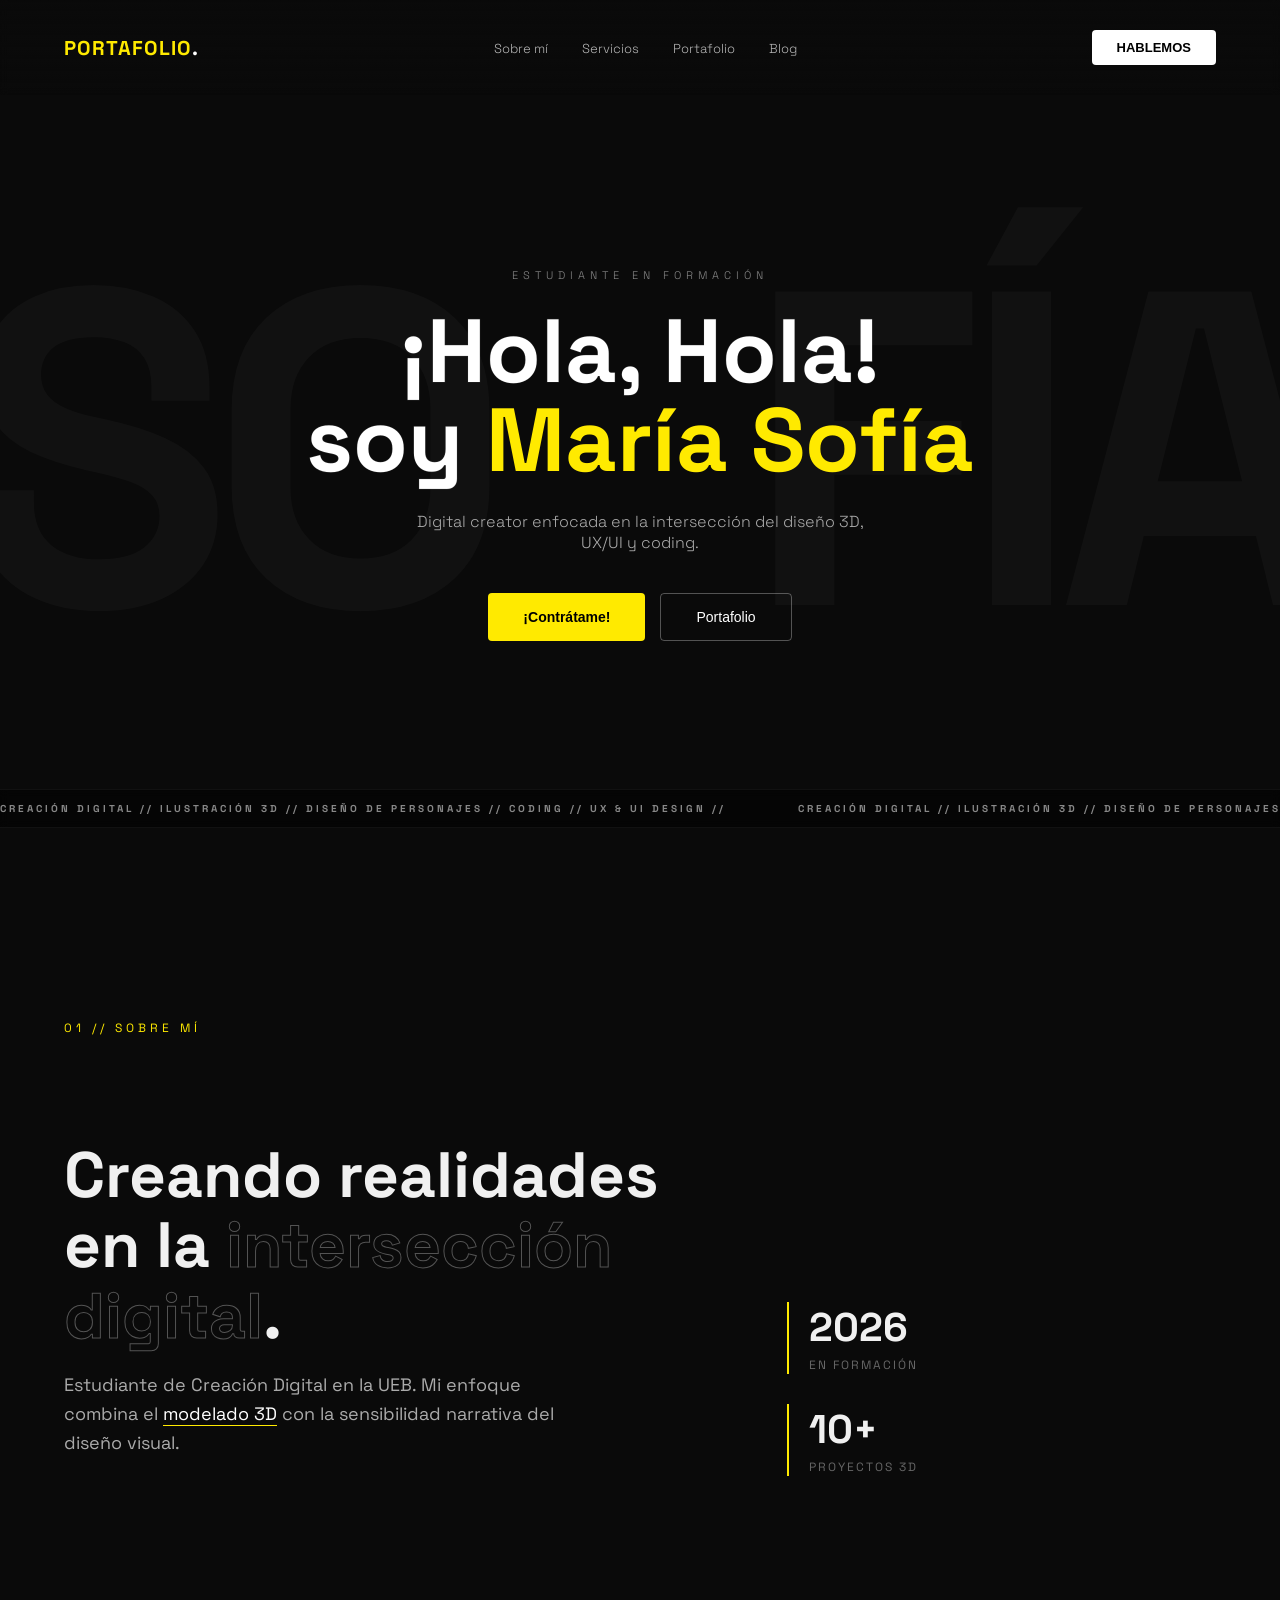
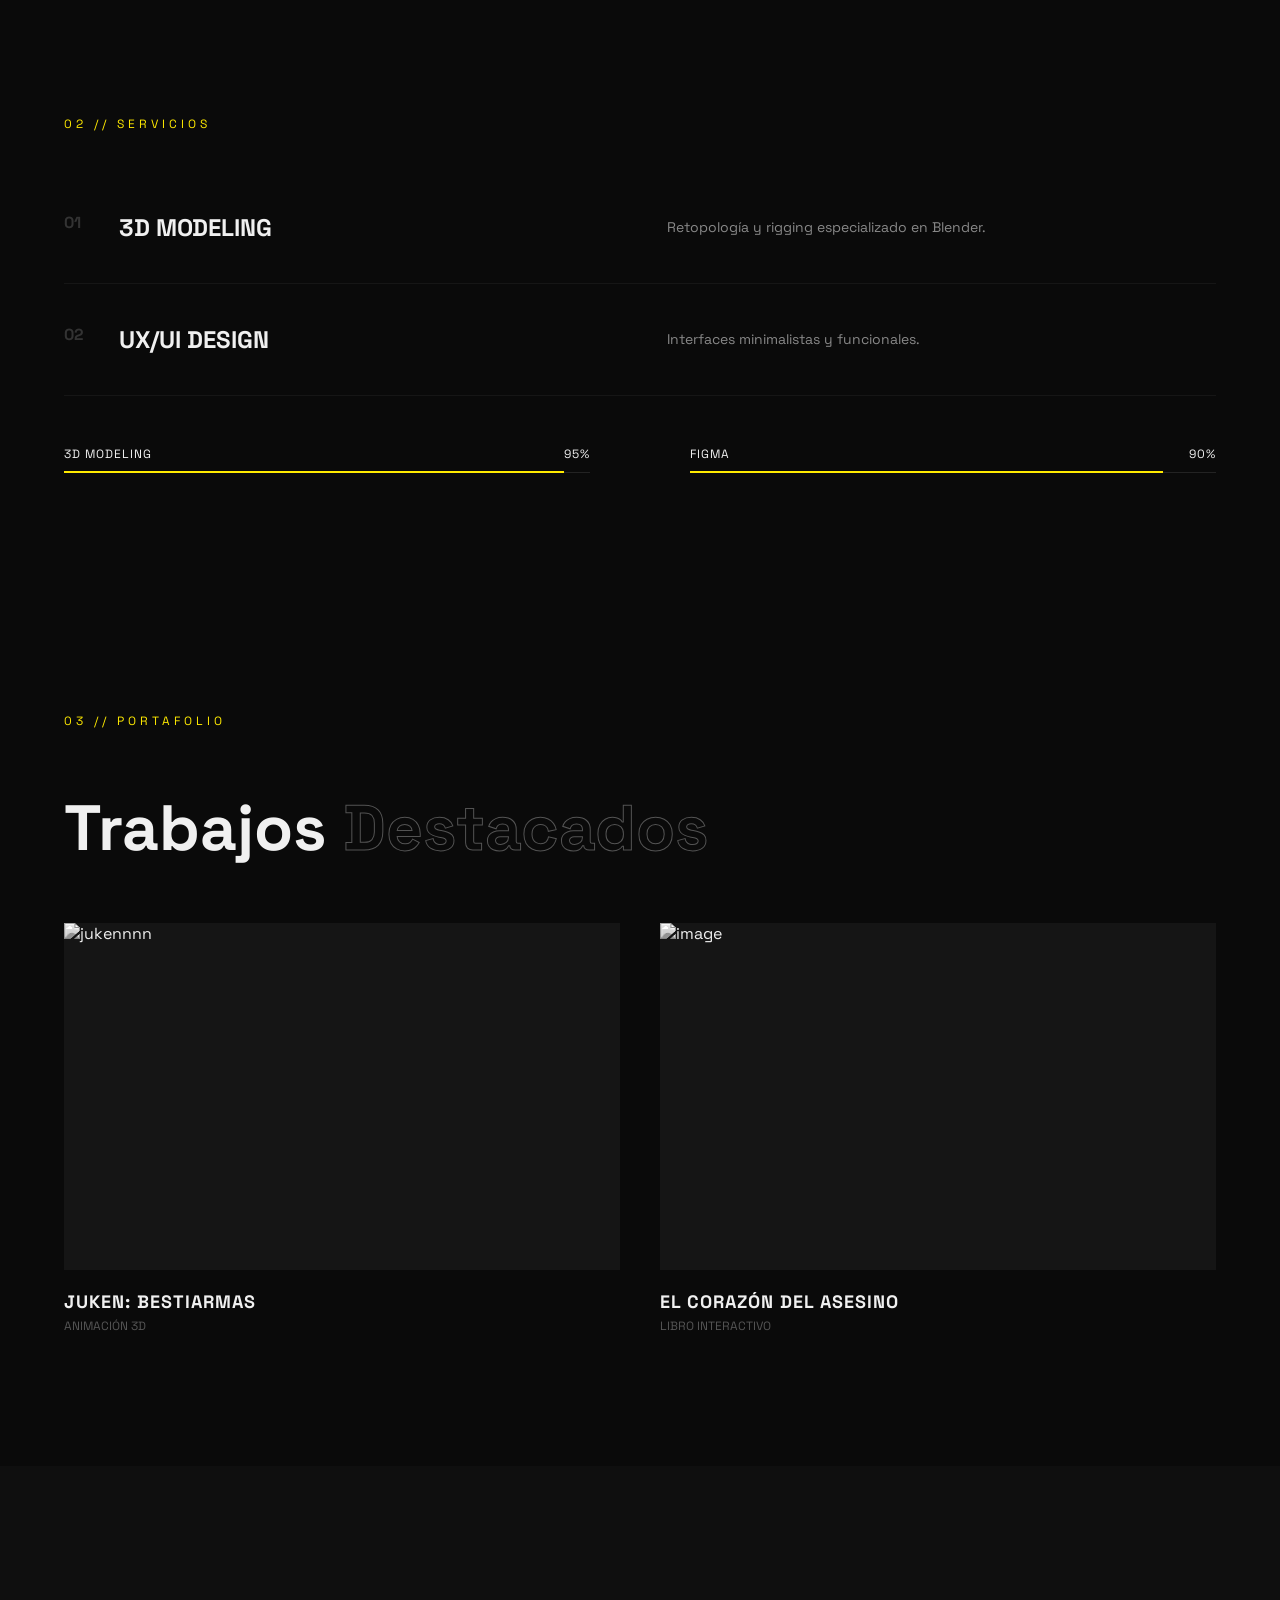
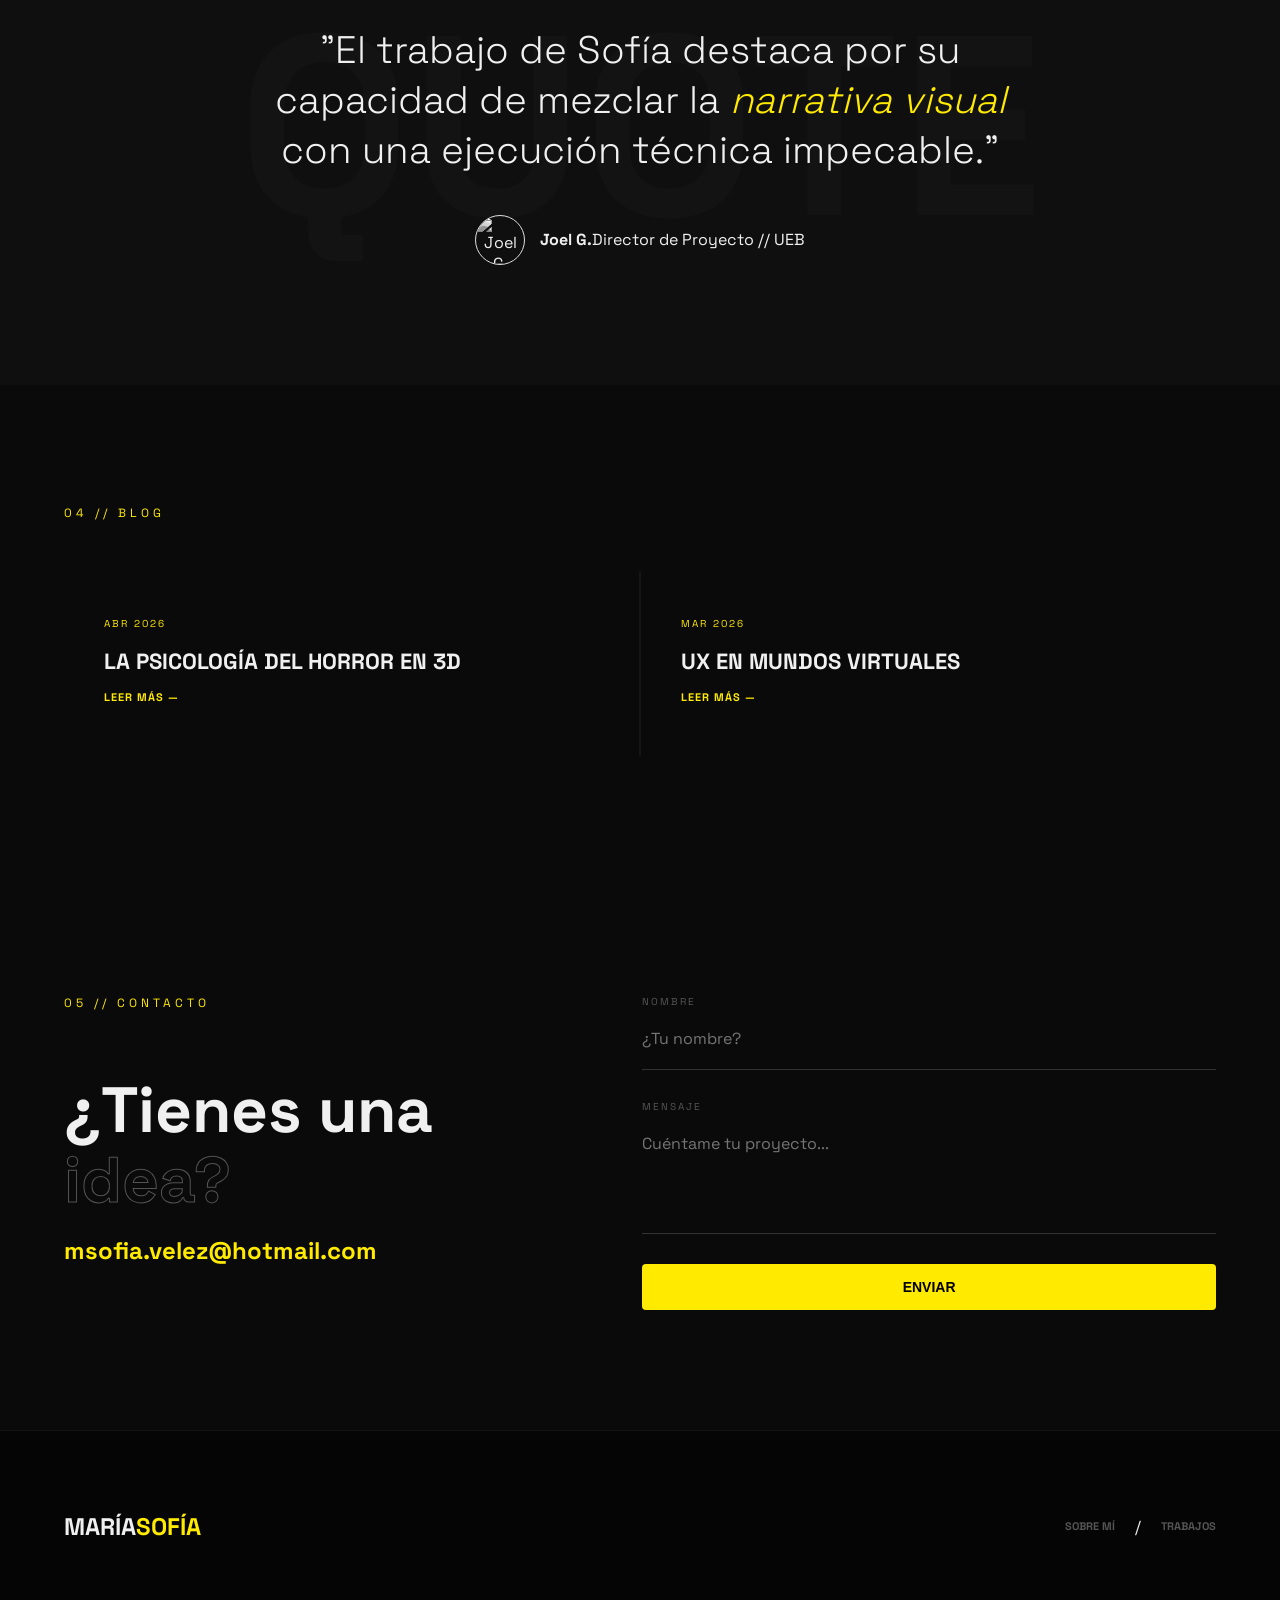
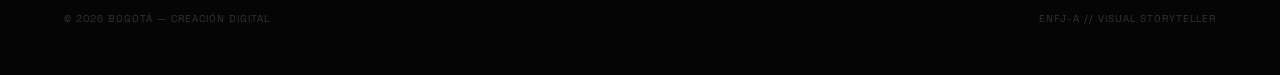
==== index.html @ 423c103a "Update index.html" ====
<!DOCTYPE html>
<html lang="es">
<head>
    <meta charset="UTF-8">
    <meta name="viewport" content="width=device-width, initial-scale=1.0">
    <title>María Sofía // Portafolio</title>
    <link href="https://fonts.googleapis.com/css2?family=Space+Grotesk:wght@300;700&display=swap" rel="stylesheet">
    <link rel="stylesheet" href="style.css">
</head>
<body>

    <nav class="nav-bar">
        <div class="logo">Portafolio<span>.</span></div>
        <div class="nav-links">
            <a href="#about">Sobre mí</a>
            <a href="#services">Servicios</a>
            <a href="#portfolio">Portafolio</a>
            <a href="#blog">Blog</a>
        </div>
        <button class="btn-talk" onclick="location.href='#contact'">Hablemos</button>
    </nav>

    <div class="bg-text-container">
        <span class="bg-char">SO</span>
        <span class="bg-char">FÍA</span>
    </div>

    <main class="hero-section">
        <div class="image-mask-container">
           <img src="https://i.ibb.co/LXbsmzrz/image.png" alt="image" border="0">
        </div>
        <div class="content-wrapper">
            <h2 class="sub-label">Estudiante en formación</h2>
            <h1 class="main-title">¡Hola, Hola!<br>soy <span>María Sofía</span></h1>
            <p class="description">Digital creator enfocada en la intersección del <span>diseño 3D</span>, <span>UX/UI</span> y <span>coding</span>.</p>
            <div class="cta-group">
                <button class="btn-primary" onclick="location.href='#contact'">¡Contrátame!</button>
                <button class="btn-secondary" onclick="location.href='#portfolio'">Portafolio</button>
            </div>
        </div>
        <div class="ticker-wrap">
            <div class="ticker">
                <div class="ticker__item">CREACIÓN DIGITAL // ILUSTRACIÓN 3D // DISEÑO DE PERSONAJES // CODING // UX & UI DESIGN // &nbsp;</div>
                <div class="ticker__item">CREACIÓN DIGITAL // ILUSTRACIÓN 3D // DISEÑO DE PERSONAJES // CODING // UX & UI DESIGN // &nbsp;</div>
            </div>
        </div>
    </main>

    <section id="about" class="about-section section-padding">
        <div class="section-container">
            <span class="section-label">01 // Sobre mí</span>
            <div class="about-grid">
                <div class="about-text">
                    <h3 class="display-title">Creando realidades en la <span>intersección digital</span>.</h3>
                    <p class="description-text">Estudiante de Creación Digital en la UEB. Mi enfoque combina el <span>modelado 3D</span> con la sensibilidad narrativa del diseño visual.</p>
                </div>
                <div class="about-stats">
                    <div class="stat-box"><span class="stat-num">2026</span><span class="stat-label">En formación</span></div>
                    <div class="stat-box"><span class="stat-num">10+</span><span class="stat-label">Proyectos 3D</span></div>
                </div>
            </div>
        </div>
    </section>

    <section id="services" class="services-section section-padding">
        <div class="section-container">
            <span class="section-label">02 // Servicios</span>
            <div class="services-list">
                <div class="service-item">
                    <span class="service-index">01</span>
                    <h3 class="service-title">3D Modeling</h3>
                    <p class="service-info">Retopología y rigging especializado en Blender.</p>
                </div>
                <div class="service-item">
                    <span class="service-index">02</span>
                    <h3 class="service-title">UX/UI Design</h3>
                    <p class="service-info">Interfaces minimalistas y funcionales.</p>
                </div>
            </div>
            
            <div class="skills-grid">
                <div class="skill-item">
                    <div class="skill-info"><span>3D Modeling</span><span>95%</span></div>
                    <div class="skill-bar"><div class="skill-progress" style="width: 95%;"></div></div>
                </div>
                <div class="skill-item">
                    <div class="skill-info"><span>Figma</span><span>90%</span></div>
                    <div class="skill-bar"><div class="skill-progress" style="width: 90%;"></div></div>
                </div>
            </div>
        </div>
    </section>

    <section id="portfolio" class="portfolio-section section-padding">
        <div class="section-container">
            <span class="section-label">03 // Portafolio</span>
            <h3 class="display-title">Trabajos <span>Destacados</span></h3>
            <div class="project-display">
    <a href="caso-estudio.html" style="text-decoration: none; color: inherit; display: block;">
        <article class="project-card">
            <div class="project-img-container">
                <img src="https://i.ibb.co/bgNnhchQ/jukennnn.png" alt="jukennnn" border="0">
            </div>
            <div class="project-meta">
                <h4>JUKEN: BESTIARMAS</h4>
                <p>Animación 3D</p>
            </div>
        </article>
    </a>

    <article class="project-card">
        <div class="project-img-container">
            <img src="https://i.ibb.co/QvSw9D8b/image.png" alt="image" border="0">
        </div>
        <div class="project-meta">
            <h4>EL CORAZÓN DEL ASESINO</h4>
            <p>Libro Interactivo</p>
        </div>
    </article>

</div>
        </div>
    </section>

    <section class="testimonials-section section-padding">
        <div class="bg-text-static">QUOTE</div>
        <div class="section-container">
            <div class="testimonial-wrapper">
                <p class="testimonial-text">"El trabajo de Sofía destaca por su capacidad de mezclar la <span>narrativa visual</span> con una ejecución técnica impecable."</p>
                <div class="testimonial-author">
                    <img src="https://images.unsplash.com/photo-1507003211169-0a1dd7228f2d?auto=format&fit=crop&q=80" alt="Joel G." class="author-img">
                    <div class="author-info"><strong>Joel G.</strong><span>Director de Proyecto // UEB</span></div>
                </div>
            </div>
        </div>
    </section>

    <section id="blog" class="blog-section section-padding">
        <div class="section-container">
            <span class="section-label">04 // Blog</span>
            <div class="blog-grid">
                <a href="#" class="blog-card">
                    <span class="blog-date">ABR 2026</span>
                    <h4>La psicología del horror en 3D</h4>
                    <p class="read-more">Leer más —</p>
                </a>
                <a href="#" class="blog-card">
                    <span class="blog-date">MAR 2026</span>
                    <h4>UX en mundos virtuales</h4>
                    <p class="read-more">Leer más —</p>
                </a>
            </div>
        </div>
    </section>

    <section id="contact" class="contact-section section-padding">
        <div class="section-container">
            <div class="contact-grid">
                <div class="contact-info">
                    <span class="section-label">05 // Contacto</span>
                    <h3 class="display-title">¿Tienes una <span>idea?</span></h3>
                    <a href="mailto:msofia.velez@hotmail.com" class="detail-link">msofia.velez@hotmail.com</a>
                </div>
                <form class="editorial-form">
                    <div class="form-group"><label>NOMBRE</label><input type="text" placeholder="¿Tu nombre?"></div>
                    <div class="form-group"><label>MENSAJE</label><textarea placeholder="Cuéntame tu proyecto..."></textarea></div>
                    <button type="submit" class="btn-primary">ENVIAR</button>
                </form>
            </div>
        </div>
    </section>

    <footer class="main-footer">
        <div class="footer-top">
            <h2 class="footer-logo">MARÍA<span>SOFÍA</span></h2>
            <div class="footer-nav">
                <a href="#about">SOBRE MÍ</a> / <a href="#portfolio">TRABAJOS</a>
            </div>
        </div>
        <div class="footer-bottom">
            <p>© 2026 BOGOTÁ — CREACIÓN DIGITAL</p>
            <p>ENFJ-A // VISUAL STORYTELLER</p>
        </div>
    </footer>

</body>
</html>
---- style.css ----
/* --- VARIABLES Y RESET --- */
:root {
    --accent-yellow: #ffea00;  
    --bg-dark: #0a0a0a;  
    --text-main: #f0f0f0;  
    --font-main: 'Space Grotesk', sans-serif; 
}

* { 
    scroll-behavior: smooth;
    box-sizing: border-box;
}

body {
    background-color: var(--bg-dark);
    color: var(--text-main);
    margin: 0;
    font-family: var(--font-main);
    overflow-x: hidden;
}

/* --- NAVEGACIÓN --- */
.nav-bar {
    display: flex; 
    justify-content: space-between; 
    align-items: center;
    padding: 30px 5%; 
    position: fixed; 
    width: 100%; 
    z-index: 100;
    background: linear-gradient(to bottom, rgba(10,10,10,0.8), transparent);
    backdrop-filter: blur(5px);
}

.logo { 
    font-weight: 700; 
    font-size: 20px; 
    color: var(--accent-yellow); 
    text-transform: uppercase; 
    letter-spacing: 1px; 
}

.logo span { color: white; }

.nav-links a { 
    text-decoration: none; 
    color: rgba(255,255,255,0.7); 
    margin: 0 15px; 
    font-size: 13px; 
    font-weight: 300; 
    transition: 0.3s ease; 
}

.nav-links a:hover { color: var(--accent-yellow); }

.btn-talk {
    background: white; 
    color: black; 
    border: none; 
    padding: 10px 25px; 
    border-radius: 4px; 
    font-weight: 700; 
    font-size: 13px; 
    text-transform: uppercase;
    cursor: pointer;
}

/* --- HERO SECTION --- */
.bg-text-container {
    position: fixed; 
    top: 50%; 
    left: 50%; 
    transform: translate(-50%, -50%); 
    display: flex; 
    gap: 20vw; 
    z-index: 0; 
    pointer-events: none;
}

.bg-char {
    font-size: 35vw; 
    font-weight: 700; 
    letter-spacing: -0.05em; 
    color: rgba(255,255,255,0.03); 
}

.hero-section {
    height: 100vh; 
    display: flex; 
    align-items: center; 
    justify-content: center; 
    position: relative;
}

.image-mask-container {
    width: 40vw; 
    max-width: 500px; 
    aspect-ratio: 1 / 1.3;
    clip-path: ellipse(45% 50% at 50% 50%);
    position: absolute; 
    z-index: 1; 
    opacity: 0.5; 
}

.hero-image { 
    width: 100%; 
    height: 100%; 
    object-fit: cover; 
    filter: grayscale(1) contrast(1.2); 
}

.content-wrapper {
    position: relative; 
    z-index: 10; 
    text-align: center;
    display: flex; 
    flex-direction: column; 
    align-items: center;
}

.sub-label {
    text-transform: uppercase; 
    letter-spacing: 5px; 
    font-size: 11px; 
    font-weight: 300; 
    color: #888;
}

.main-title {
    font-size: 7vw; 
    line-height: 1; 
    font-weight: 700; 
    margin: 15px 0;
    -webkit-text-stroke: 1px rgba(255,255,255,0.1);
    color: white;
}

.main-title span {
    color: var(--accent-yellow);
    -webkit-text-stroke: 0px; 
}

.description {
    font-size: 16px; 
    max-width: 450px; 
    margin: 10px auto; 
    font-weight: 300; 
    color: #aaa;
}

.cta-group { 
    display: flex; 
    gap: 15px; 
    margin-top: 30px; 
}

.btn-primary {
    background: var(--accent-yellow); 
    color: black; 
    border: none;
    padding: 15px 35px; 
    border-radius: 4px; 
    font-weight: 700; 
    font-size: 14px;
    cursor: pointer; 
    transition: 0.3s cubic-bezier(0.17, 0.67, 0.83, 0.67);
}

.btn-secondary {
    background: transparent; 
    border: 1px solid rgba(255,255,255,0.3); 
    color: white;
    padding: 15px 35px; 
    border-radius: 4px; 
    font-weight: 300; 
    font-size: 14px;
    cursor: pointer;
}

/* --- TICKER  --- */
.ticker-wrap {
    position: absolute; 
    bottom: 8%; 
    width: 100%;
    border-top: 1px solid rgba(255,255,255,0.05); 
    border-bottom: 1px solid rgba(255,255,255,0.05); 
    padding: 12px 0;
    overflow: hidden; 
    background: rgba(0,0,0,0.5); 
    backdrop-filter: blur(5px);
    z-index: 10;
}

.ticker { display: flex; white-space: nowrap; }

.ticker__item {
    font-weight: 700; 
    font-size: 10px; 
    text-transform: uppercase; 
    letter-spacing: 3px; 
    padding-right: 60px; 
    color: #888;
    animation: scroll 25s linear infinite;
}

@keyframes scroll {
    0% { transform: translateX(0); }
    100% { transform: translateX(-100%); }
}

/* --- ESTILOS DE SECCIÓN COMPARTIDOS --- */
.section-padding { padding: 120px 5%; position: relative; z-index: 5; background: var(--bg-dark); }
.section-container { max-width: 1200px; margin: 0 auto; }
.section-label { font-size: 12px; text-transform: uppercase; letter-spacing: 4px; color: var(--accent-yellow); margin-bottom: 40px; display: block; }
.display-title { font-size: clamp(2rem, 5vw, 4rem); line-height: 1.1; font-weight: 700; margin-bottom: 20px; }
.display-title span { -webkit-text-stroke: 1px rgba(255,255,255,0.3); color: transparent; }

/* --- SOBRE MÍ --- */
.about-grid { display: grid; grid-template-columns: 1.5fr 1fr; gap: 80px; align-items: end; }
.description-text { font-size: 18px; color: #aaa; max-width: 500px; line-height: 1.6; }
.description-text span { color: white; border-bottom: 1px solid var(--accent-yellow); }
.about-stats { display: flex; flex-direction: column; gap: 30px; }
.stat-box { border-left: 2px solid var(--accent-yellow); padding-left: 20px; }
.stat-num { font-size: 40px; font-weight: 700; display: block; }
.stat-label { font-size: 12px; color: #666; text-transform: uppercase; letter-spacing: 2px; }

/* --- SERVICIOS --- */
.service-item {
    display: grid;
    grid-template-columns: 0.1fr 1fr 1fr;
    padding: 40px 0;
    border-bottom: 1px solid rgba(255,255,255,0.05);
    transition: 0.3s ease;
}
.service-item:hover { border-bottom-color: var(--accent-yellow); background: rgba(255,234,0,0.02); padding-left: 10px; }
.service-index { font-weight: 700; color: #333; }
.service-title { font-size: 24px; text-transform: uppercase; margin: 0; }
.service-info { color: #888; font-size: 14px; margin: 0; align-self: center; }

/* --- SKILLS --- */
.skills-grid { display: grid; grid-template-columns: 1fr 1fr; gap: 40px 100px; margin-top: 50px; }
.skill-info { display: flex; justify-content: space-between; text-transform: uppercase; font-size: 12px; letter-spacing: 1px; margin-bottom: 10px; }
.skill-bar { height: 1px; background: rgba(255,255,255,0.1); width: 100%; position: relative; }
.skill-progress { height: 2px; background: var(--accent-yellow); position: absolute; top: -0.5px; transition: 1s ease-in-out; }

/* --- PORTAFOLIO --- */
.project-display { display: grid; grid-template-columns: 1fr 1fr; gap: 40px; margin-top: 60px; }
.project-img-container { aspect-ratio: 16/10; overflow: hidden; background: #151515; margin-bottom: 20px; transition: 0.5s ease; }
.project-img-container img { width: 100%; height: 100%; object-fit: cover; filter: grayscale(1); transition: 0.5s ease; }
.project-card:hover .project-img-container img { filter: grayscale(0); transform: scale(1.05); }
.project-meta h4 { margin: 0; font-size: 18px; letter-spacing: 1px; }
.project-meta p { font-size: 12px; color: #555; text-transform: uppercase; margin-top: 5px; }

/* --- TESTIMONIALS --- */
.testimonials-section { background: #0f0f0f; text-align: center; }
.bg-text-static { position: absolute; font-size: 20vw; font-weight: 700; color: rgba(255,255,255,0.02); top: 50%; left: 50%; transform: translate(-50%, -50%); z-index: 0; }
.testimonial-wrapper { position: relative; z-index: 1; max-width: 800px; margin: 0 auto; }
.testimonial-text { font-size: clamp(1.5rem, 3vw, 2.5rem); font-weight: 300; line-height: 1.3; margin-bottom: 40px; }
.testimonial-text span { color: var(--accent-yellow); font-style: italic; }
.testimonial-author { display: flex; align-items: center; justify-content: center; gap: 15px; }
.testimonial-author img { width: 50px; height: 50px; border-radius: 50%; border: 1px solid var(--accent-yellow); filter: grayscale(1); }

/* --- BLOG --- */
.blog-grid { display: grid; grid-template-columns: 1fr 1fr; gap: 2px; background: rgba(255,255,255,0.05); margin-top: 50px; }
.blog-card { background: var(--bg-dark); padding: 40px; transition: 0.3s; text-decoration: none; color: inherit; }
.blog-card:hover { background: #0f0f0f; }
.blog-date { font-size: 10px; color: var(--accent-yellow); letter-spacing: 2px; }
.blog-card h4 { font-size: 22px; margin: 15px 0; text-transform: uppercase; }
.read-more { font-size: 11px; text-transform: uppercase; letter-spacing: 1px; font-weight: 700; color: var(--accent-yellow); }

/* --- CONTACT & FOOTER --- */
.contact-grid { display: grid; grid-template-columns: 1fr 1.2fr; gap: 100px; }
.editorial-form { display: flex; flex-direction: column; gap: 30px; }
.form-group { display: flex; flex-direction: column; border-bottom: 1px solid #333; padding-bottom: 10px; }
.form-group label { font-size: 10px; letter-spacing: 2px; color: #555; margin-bottom: 10px; }
.form-group input, .form-group textarea { background: transparent; border: none; color: white; font-family: var(--font-main); outline: none; padding: 10px 0; font-size: 16px; }
.form-group textarea { height: 100px; resize: none; }

.detail-link { font-size: 24px; color: var(--accent-yellow); text-decoration: none; font-weight: 700; display: block; margin-top: 20px; }

.main-footer { padding: 80px 5% 40px; border-top: 1px solid rgba(255,255,255,0.05); background: #050505; }
.footer-top { display: flex; justify-content: space-between; align-items: center; margin-bottom: 60px; }
.footer-logo { font-size: 24px; font-weight: 700; margin: 0; }
.footer-logo span { color: var(--accent-yellow); }
.footer-nav { display: flex; gap: 20px; align-items: center; }
.footer-nav a { text-decoration: none; color: #555; font-size: 11px; font-weight: 700; }

.footer-bottom { display: flex; justify-content: space-between; font-size: 10px; color: #333; text-transform: uppercase; letter-spacing: 1px; }
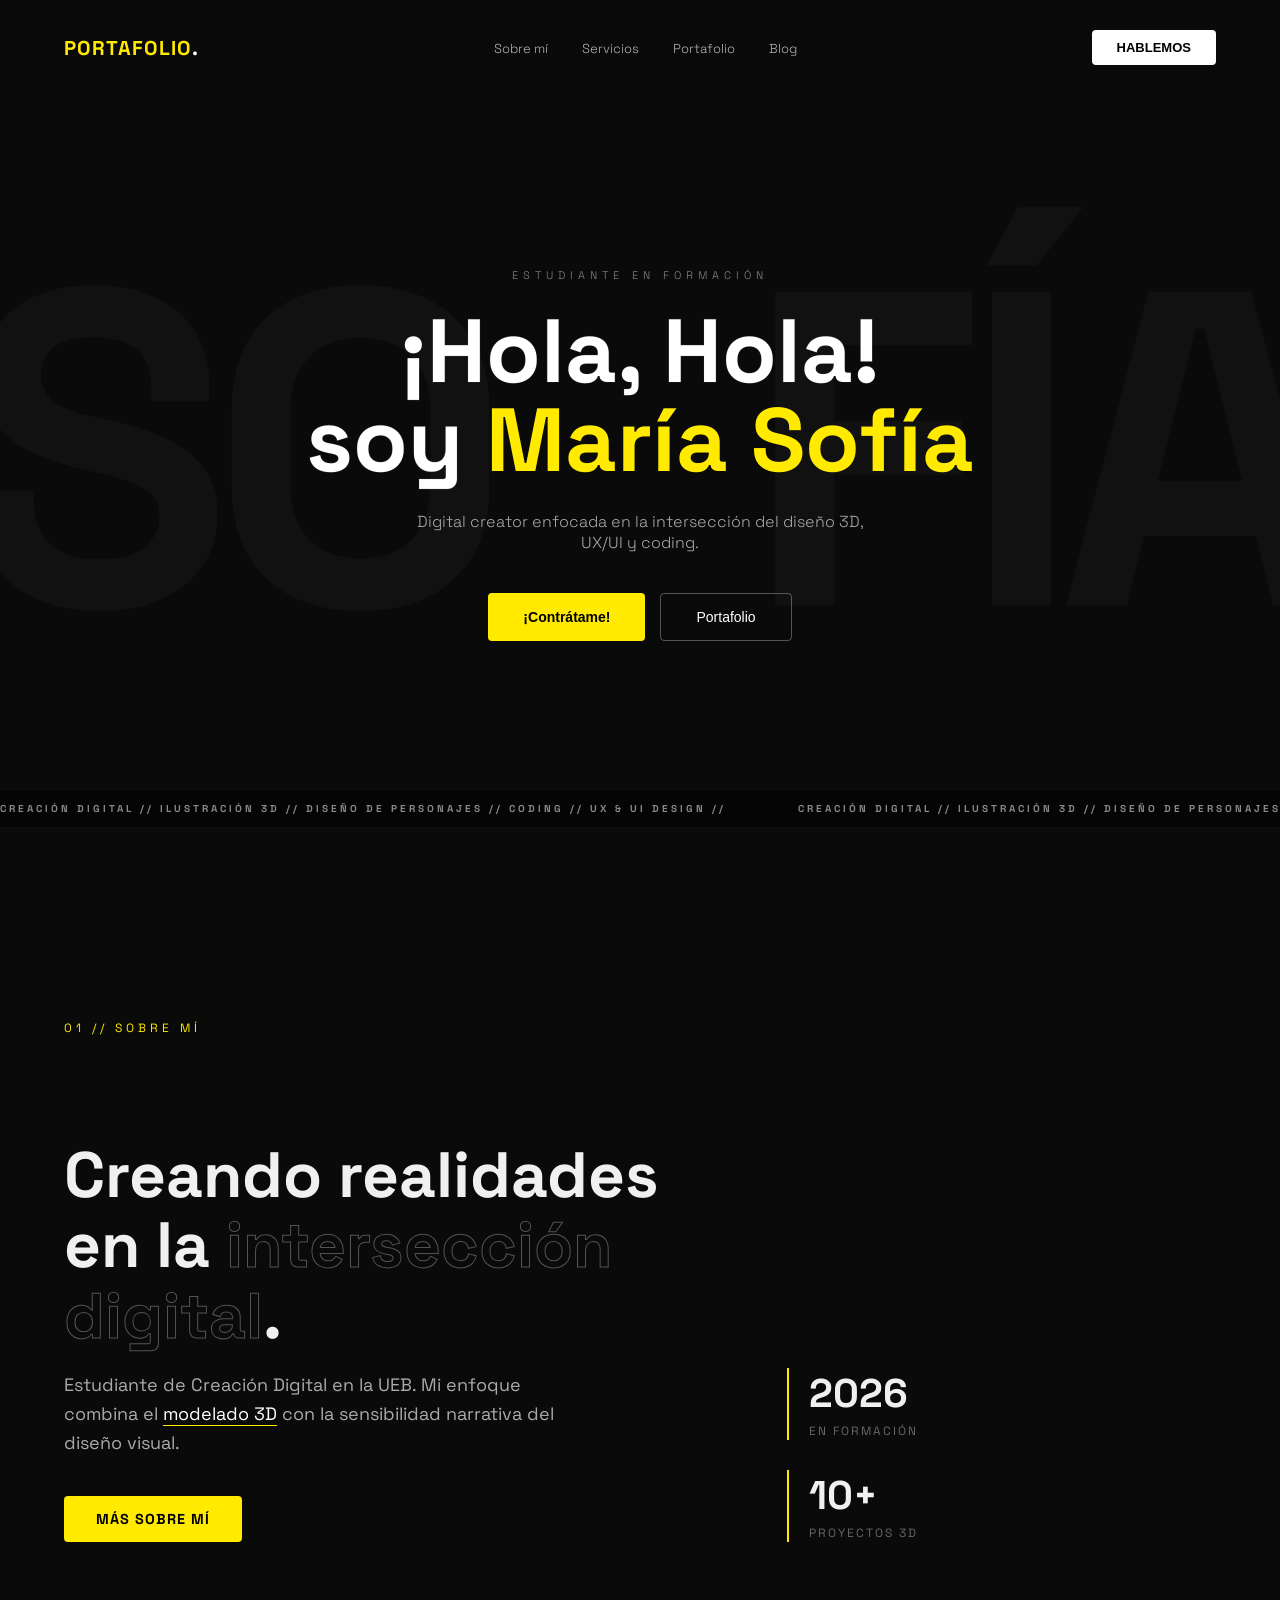
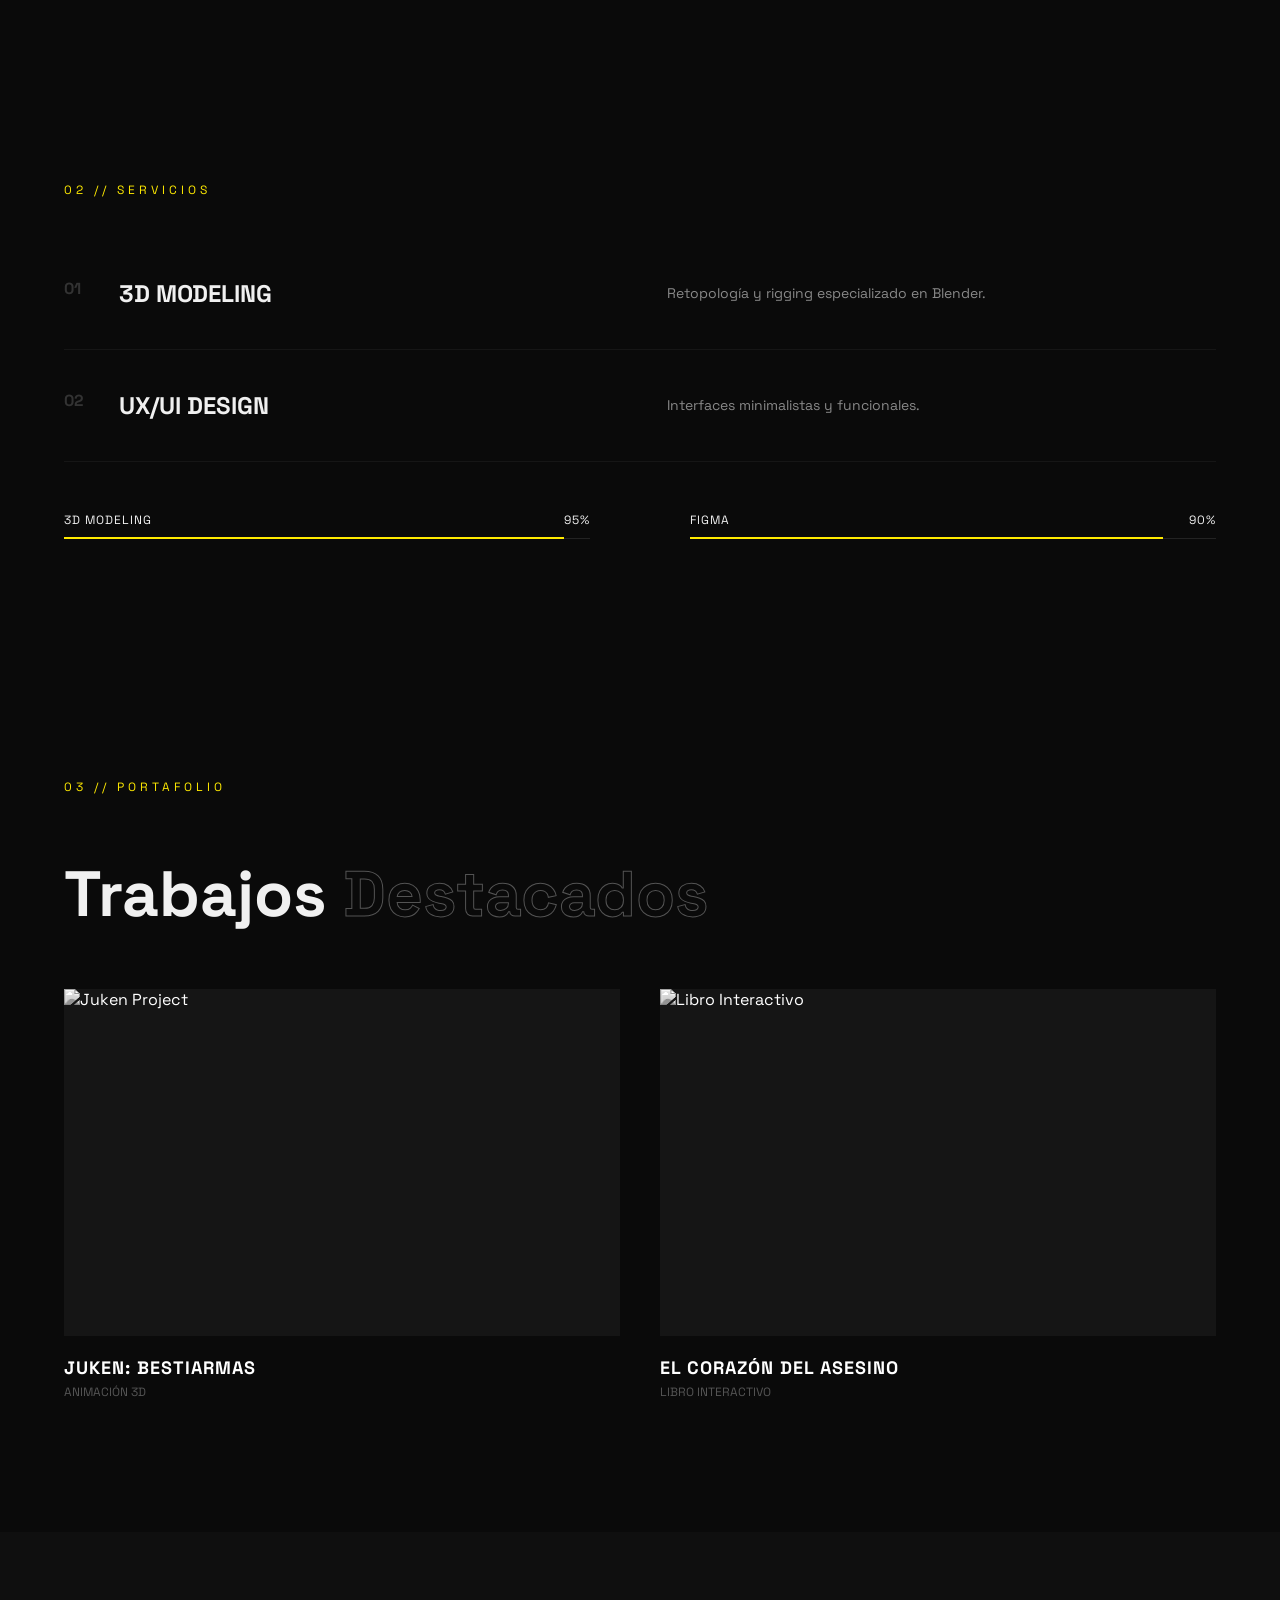
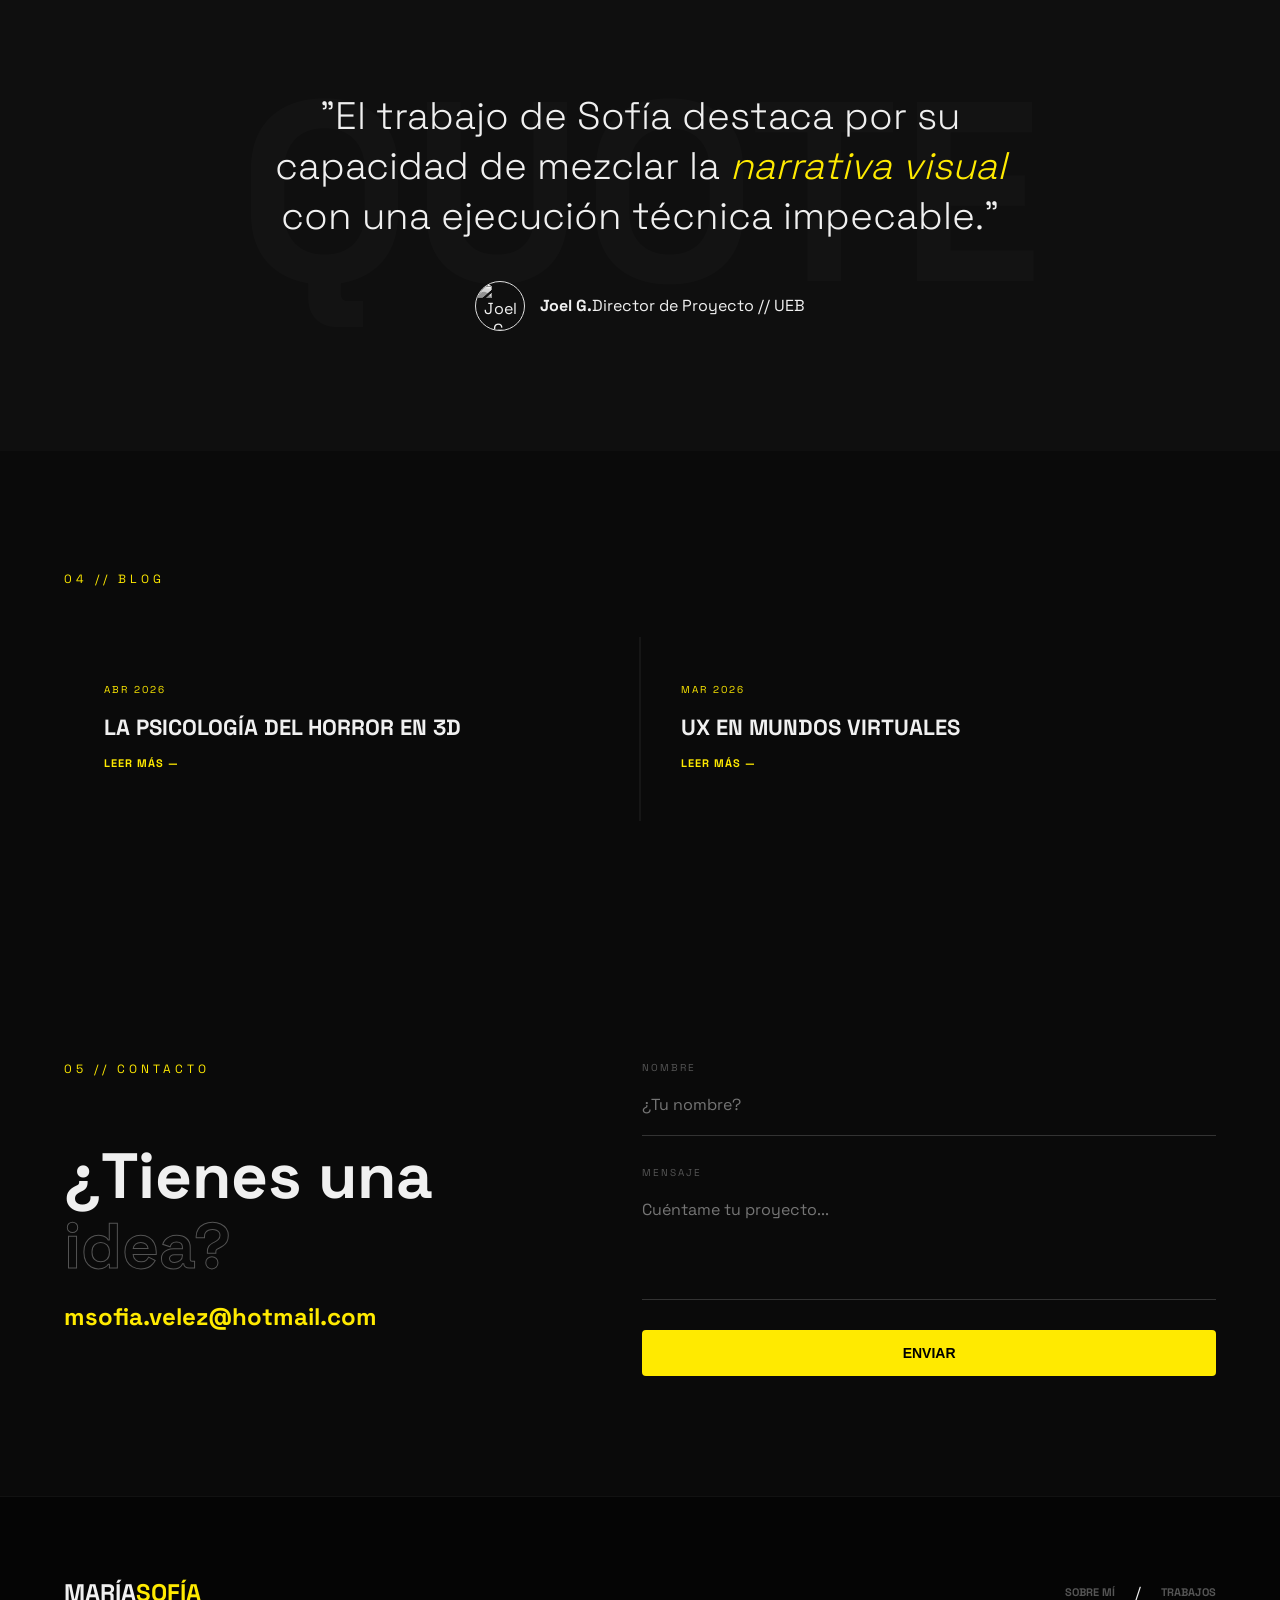
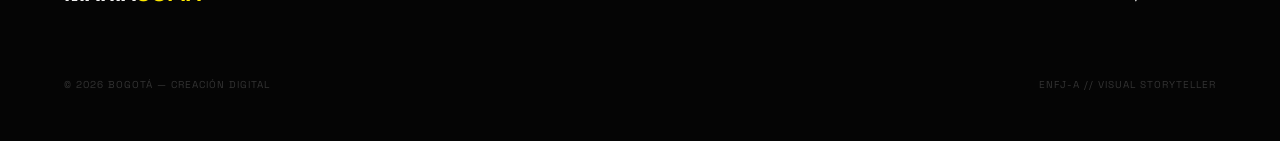
==== commit 3f33bd37: "actualizacion de html y css, se agrego un nuevo CTA en la sección de About Me" ====
--- a/index.html
+++ b/index.html
@@ -27,7 +27,7 @@
 
     <main class="hero-section">
         <div class="image-mask-container">
-           <img src="https://i.ibb.co/LXbsmzrz/image.png" alt="image" border="0">
+           <img src="https://images.unsplash.com/photo-1633356122544-f134324a6cee?auto=format&fit=crop&q=80" alt="3D Creation" class="hero-image">
         </div>
         <div class="content-wrapper">
             <h2 class="sub-label">Estudiante en formación</h2>
@@ -53,6 +53,7 @@
                 <div class="about-text">
                     <h3 class="display-title">Creando realidades en la <span>intersección digital</span>.</h3>
                     <p class="description-text">Estudiante de Creación Digital en la UEB. Mi enfoque combina el <span>modelado 3D</span> con la sensibilidad narrativa del diseño visual.</p>
+                    <a href="about.html" class="btn-yellow-more">MÁS SOBRE MÍ</a>
                 </div>
                 <div class="about-stats">
                     <div class="stat-box"><span class="stat-num">2026</span><span class="stat-label">En formación</span></div>
@@ -96,29 +97,29 @@
             <span class="section-label">03 // Portafolio</span>
             <h3 class="display-title">Trabajos <span>Destacados</span></h3>
             <div class="project-display">
-    <a href="caso-estudio.html" style="text-decoration: none; color: inherit; display: block;">
-        <article class="project-card">
-            <div class="project-img-container">
-                <img src="https://i.ibb.co/bgNnhchQ/jukennnn.png" alt="jukennnn" border="0">
+                <a href="caso-estudio.html" class="project-link">
+                    <article class="project-card">
+                        <div class="project-img-container">
+                            <img src="https://i.ibb.co/bgNnhchQ/jukennnn.png" alt="Juken Project">
+                        </div>
+                        <div class="project-meta">
+                            <h4>JUKEN: BESTIARMAS</h4>
+                            <p>Animación 3D</p>
+                        </div>
+                    </article>
+                </a>
+                <a href="caso-estudio-dos.html" class="project-link">
+                    <article class="project-card">
+                        <div class="project-img-container">
+                          <img src="https://i.ibb.co/RTD5b40h/image.png" alt="Libro Interactivo">
+                        </div>
+                        <div class="project-meta">
+                            <h4>EL CORAZÓN DEL ASESINO</h4>
+                            <p>Libro Interactivo</p>
+                        </div>
+                    </article>
+                </a>
             </div>
-            <div class="project-meta">
-                <h4>JUKEN: BESTIARMAS</h4>
-                <p>Animación 3D</p>
-            </div>
-        </article>
-    </a>
-
-    <article class="project-card">
-        <div class="project-img-container">
-            <img src="https://i.ibb.co/QvSw9D8b/image.png" alt="image" border="0">
-        </div>
-        <div class="project-meta">
-            <h4>EL CORAZÓN DEL ASESINO</h4>
-            <p>Libro Interactivo</p>
-        </div>
-    </article>
-
-</div>
         </div>
     </section>
 
--- a/style.css
+++ b/style.css
@@ -285,4 +285,37 @@
 .footer-nav { display: flex; gap: 20px; align-items: center; }
 .footer-nav a { text-decoration: none; color: #555; font-size: 11px; font-weight: 700; }
 
-.footer-bottom { display: flex; justify-content: space-between; font-size: 10px; color: #333; text-transform: uppercase; letter-spacing: 1px; }+.footer-bottom { display: flex; justify-content: space-between; font-size: 10px; color: #333; text-transform: uppercase; letter-spacing: 1px; }
+
+
+.btn-yellow-more {
+    display: inline-block;
+    background-color: #ffea00; 
+    color: #000; 
+    padding: 12px 30px;
+    margin-top: 20px;
+    border-radius: 4px;
+    font-weight: 700;
+    text-decoration: none;
+    font-size: 0.9rem;
+    letter-spacing: 1px;
+    transition: all 0.3s ease;
+    border: 2px solid #ffea00;
+}
+
+.btn-yellow-more:hover {
+    background-color: transparent;
+    color: #ffea00;
+    box-shadow: 0 0 15px rgba(255, 234, 0, 0.4);
+    cursor: pointer;
+}
+
+.project-link, 
+.project-link:visited {
+    text-decoration: none;
+    color: #ffffff; 
+}
+
+.project-link:hover {
+    color: #ffea00; /
+}
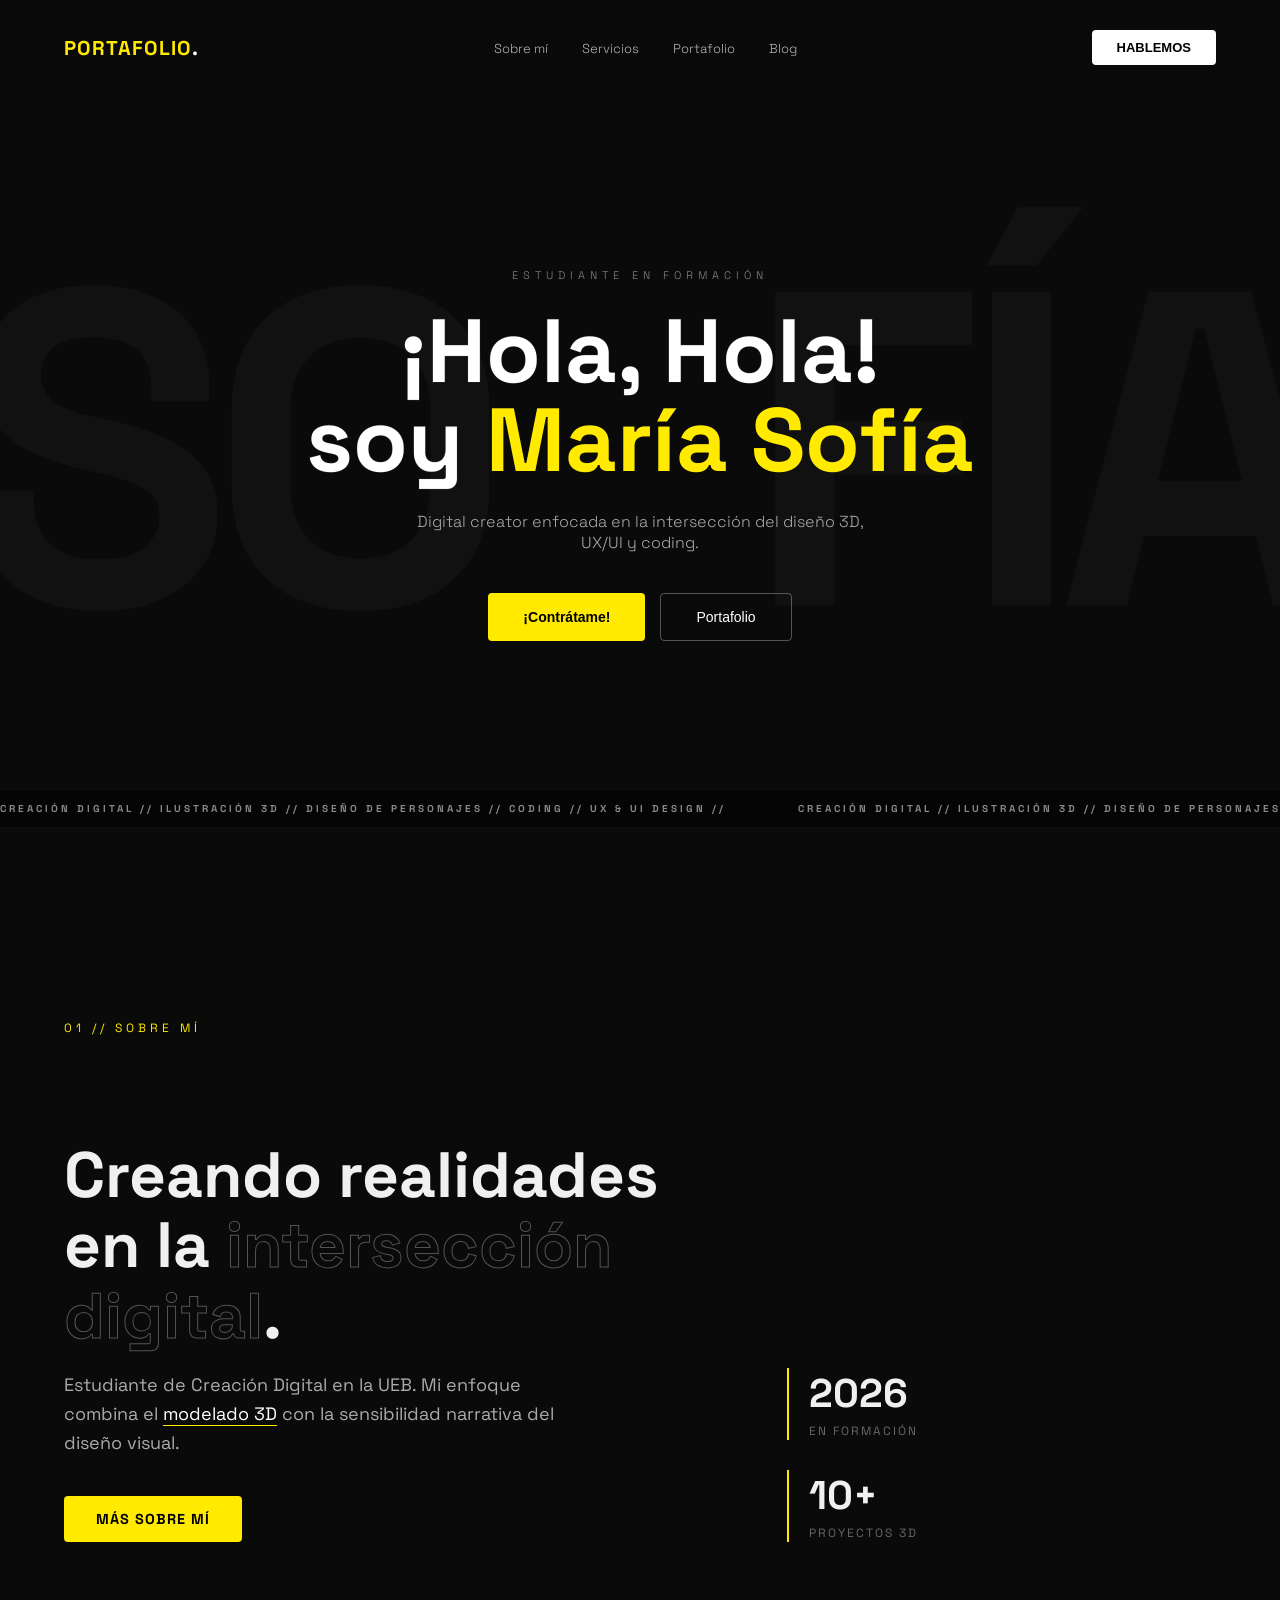
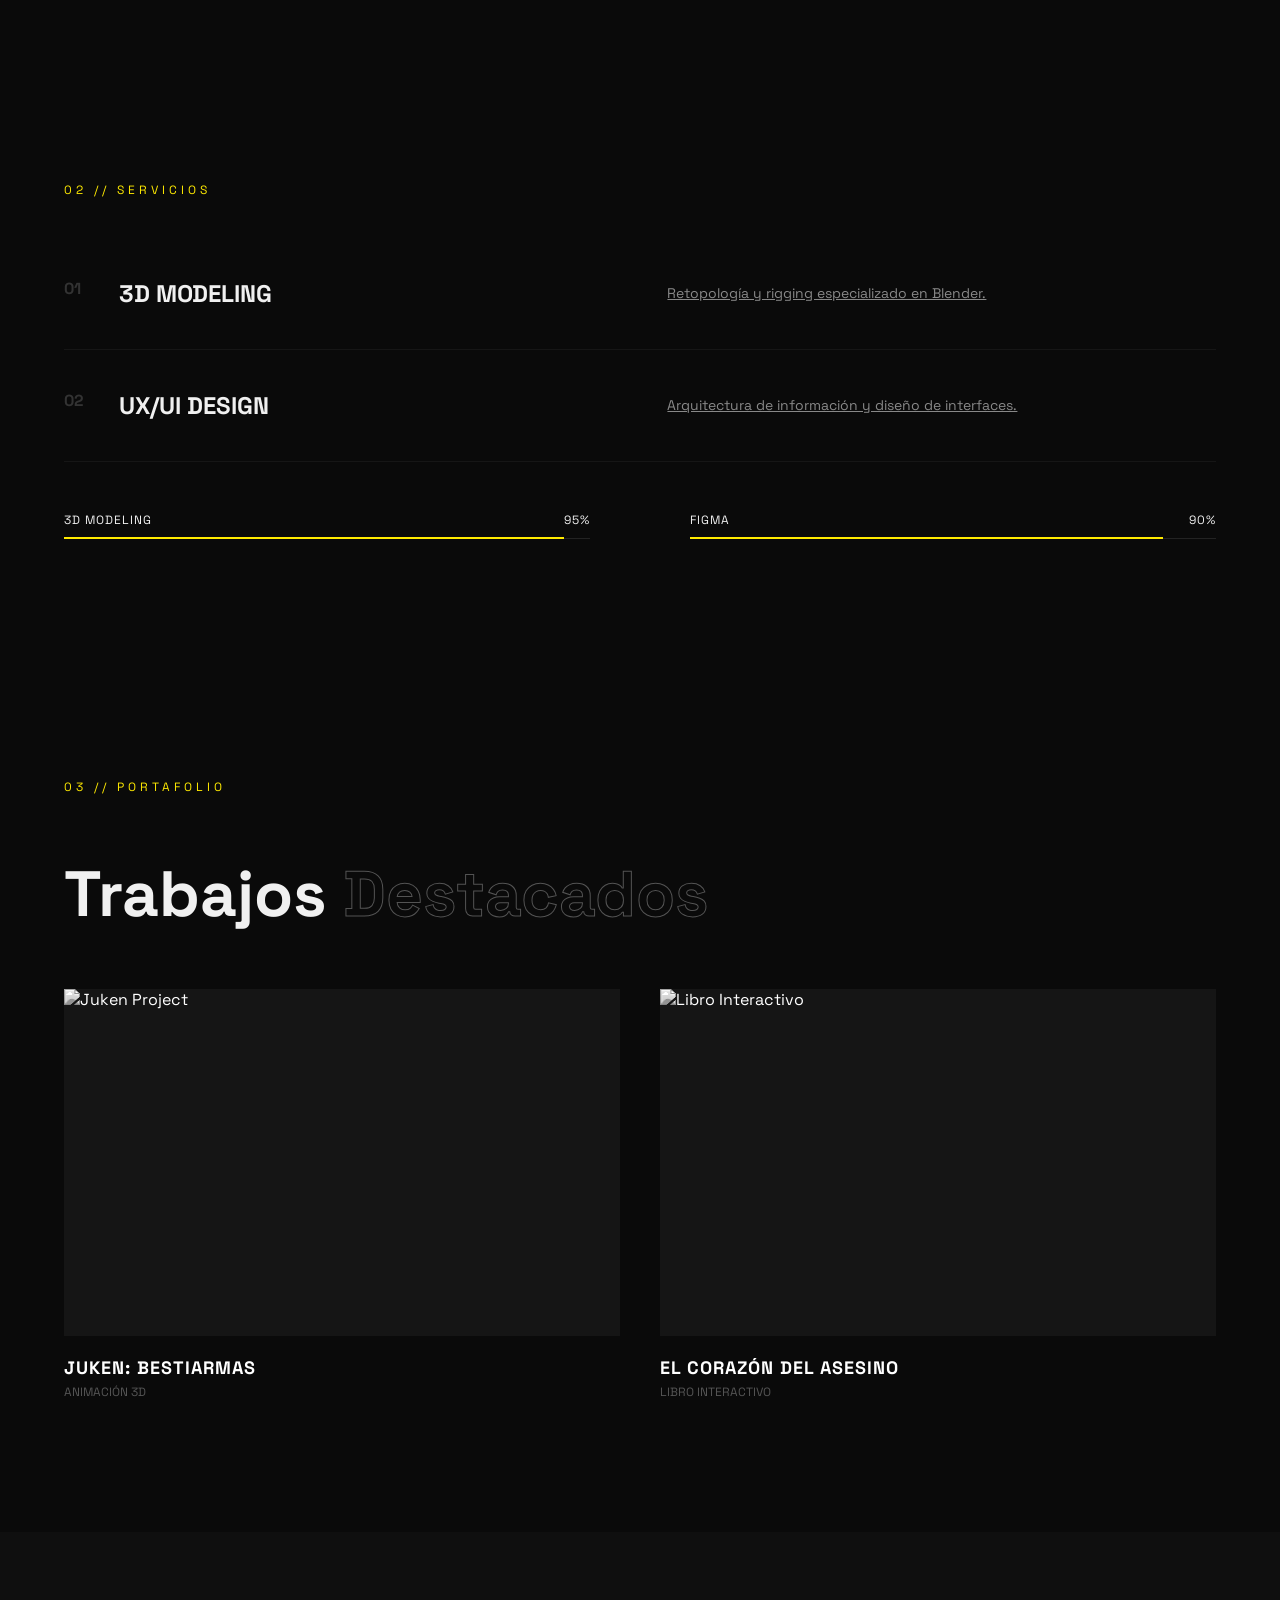
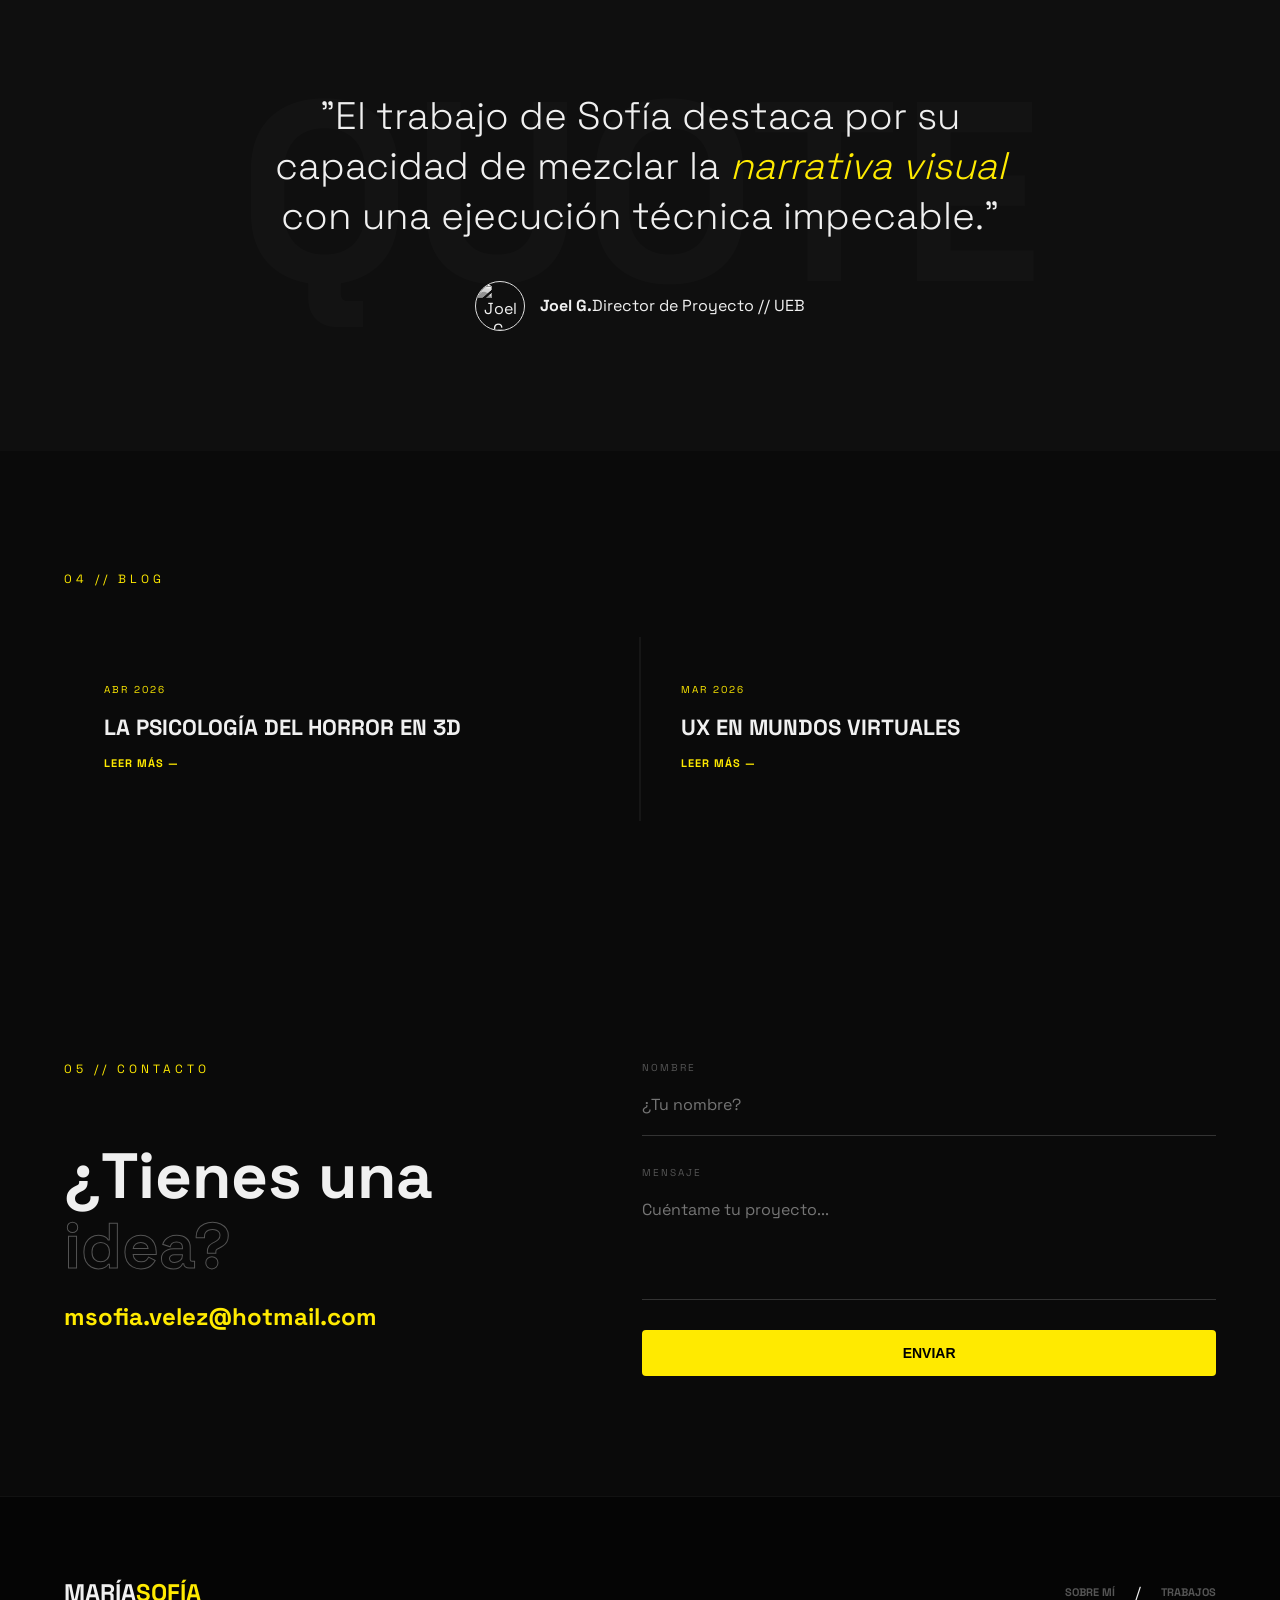
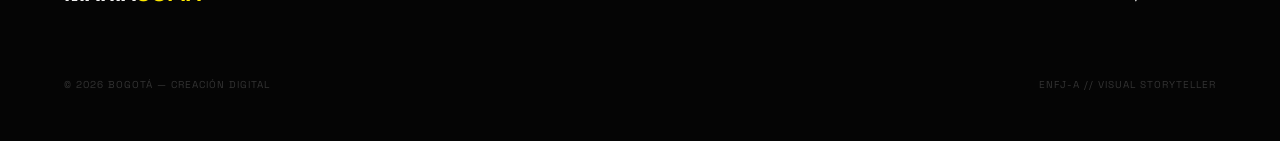
==== commit 038e75e4: "Update images and enhance service descriptions in blog and case study pages" ====
--- a/index.html
+++ b/index.html
@@ -70,12 +70,13 @@
                 <div class="service-item">
                     <span class="service-index">01</span>
                     <h3 class="service-title">3D Modeling</h3>
-                    <p class="service-info">Retopología y rigging especializado en Blender.</p>
+                    <a href="caso-estudio.html" class="service-info">Retopología y rigging especializado en Blender.</a>
+
                 </div>
                 <div class="service-item">
                     <span class="service-index">02</span>
                     <h3 class="service-title">UX/UI Design</h3>
-                    <p class="service-info">Interfaces minimalistas y funcionales.</p>
+                    <a href="caso-estudio-dos.html" class="service-info">Arquitectura de información y diseño de interfaces.</a>
                 </div>
             </div>
             
@@ -140,12 +141,12 @@
         <div class="section-container">
             <span class="section-label">04 // Blog</span>
             <div class="blog-grid">
-                <a href="#" class="blog-card">
+                <a href="blog-corazon.html" class="blog-card">
                     <span class="blog-date">ABR 2026</span>
                     <h4>La psicología del horror en 3D</h4>
                     <p class="read-more">Leer más —</p>
                 </a>
-                <a href="#" class="blog-card">
+                <a href="blog-juken.html" class="blog-card">
                     <span class="blog-date">MAR 2026</span>
                     <h4>UX en mundos virtuales</h4>
                     <p class="read-more">Leer más —</p>
